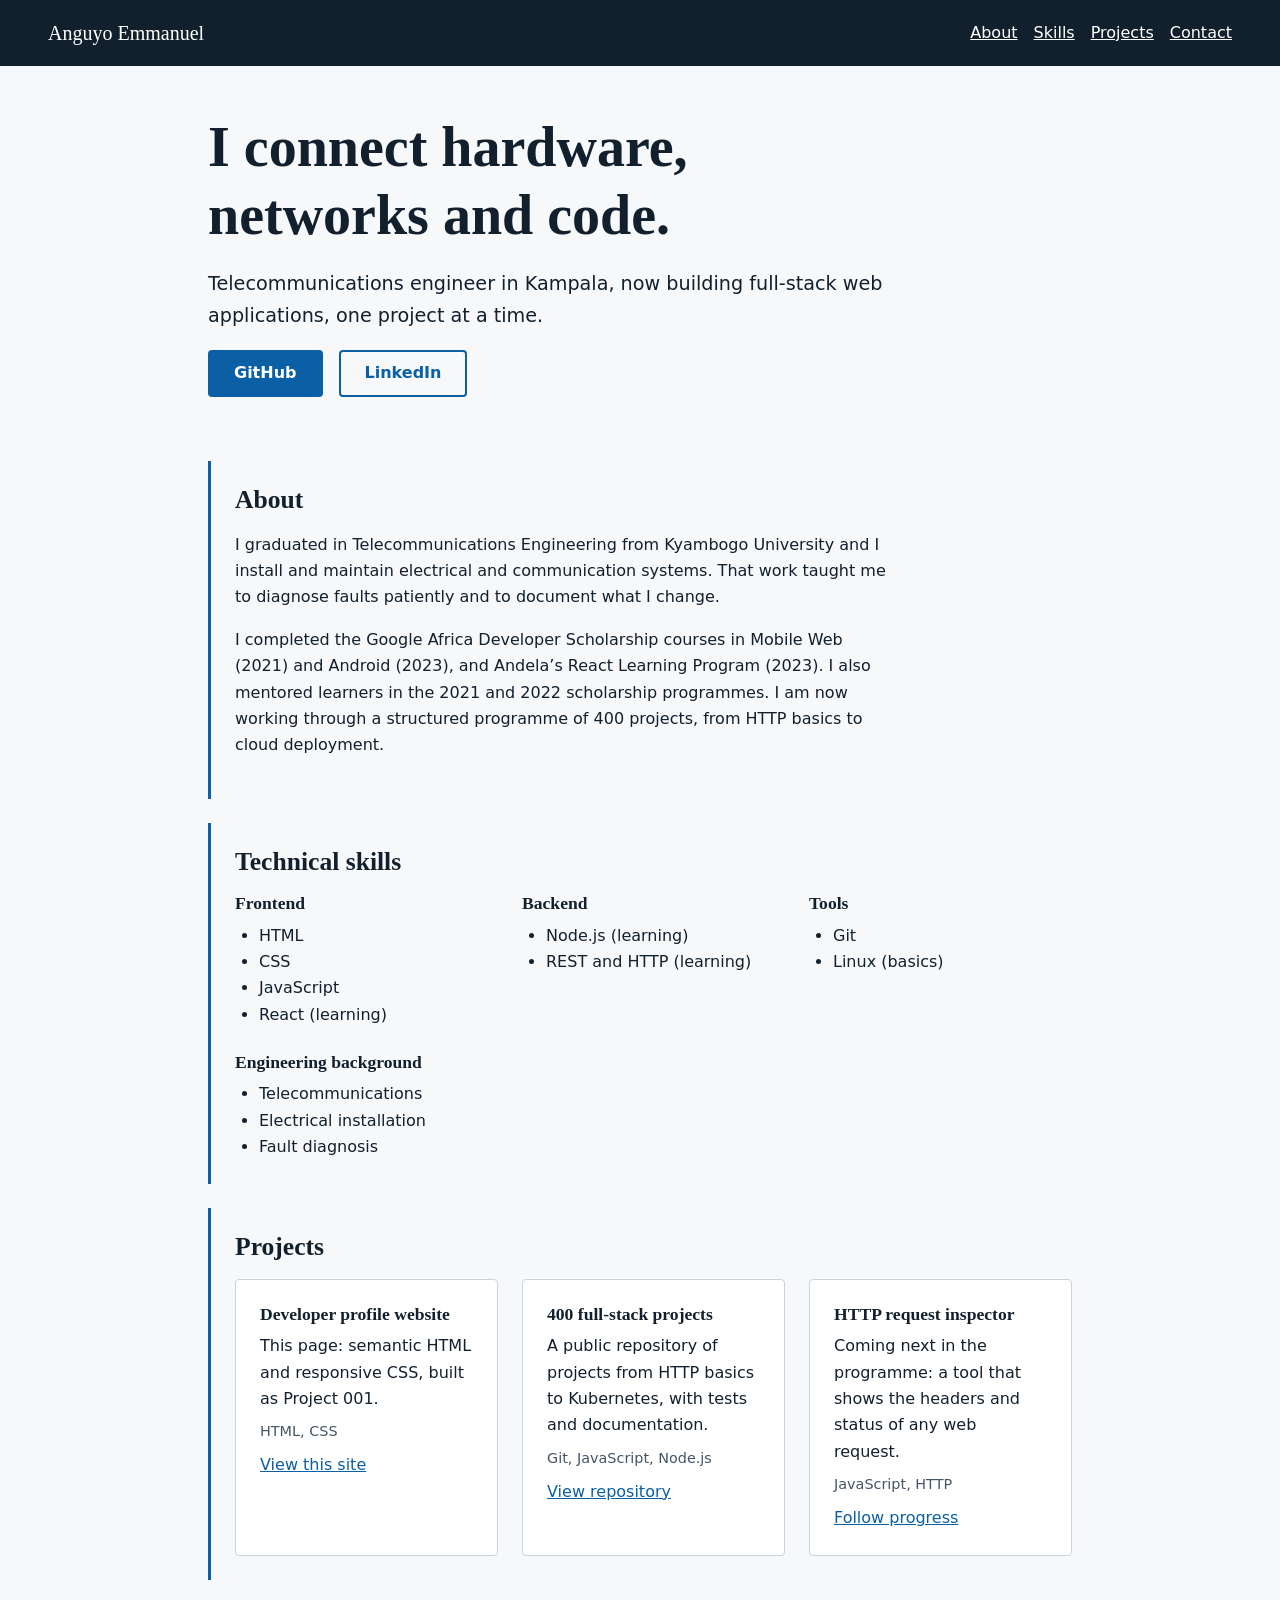
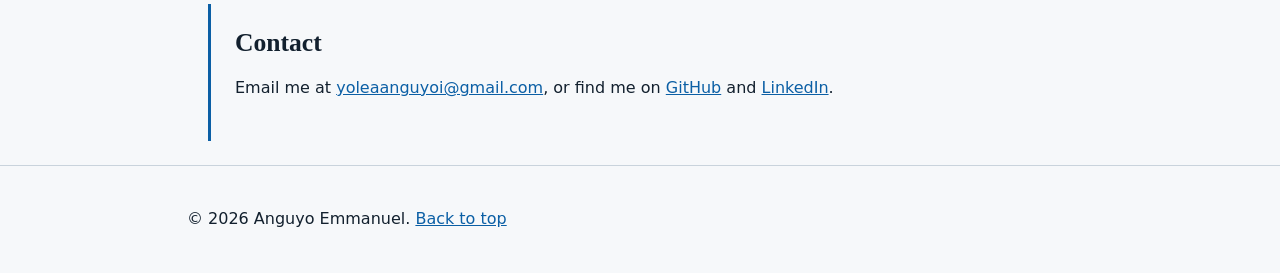
==== 01-web-foundations/project-001-developer-profile/index.html @ dfe52576 "Add programme structure and Project 001 starter" ====
<!DOCTYPE html>
<html lang="en">
<head>
  <meta charset="UTF-8">
  <meta name="viewport" content="width=device-width, initial-scale=1">
  <title>Anguyo Emmanuel | Telecom engineer learning full-stack development</title>
  <meta name="description" content="Profile of Anguyo Emmanuel, a telecommunications engineer in Kampala building a full-stack developer portfolio.">
  <link rel="stylesheet" href="css/styles.css">
</head>
<body id="top">
  <a class="skip-link" href="#main">Skip to content</a>

  <header class="site-header">
    <p class="brand">Anguyo Emmanuel</p>
    <nav aria-label="Main">
      <a href="#about">About</a>
      <a href="#skills">Skills</a>
      <a href="#projects">Projects</a>
      <a href="#contact">Contact</a>
    </nav>
  </header>

  <main id="main">
    <section class="intro" aria-labelledby="intro-title">
      <h1 id="intro-title">I connect hardware, networks and code.</h1>
      <p class="lead">Telecommunications engineer in Kampala, now building full-stack web applications, one project at a time.</p>
      <p class="links">
        <a class="button" href="https://github.com/">GitHub</a>
        <a class="button button-quiet" href="https://www.linkedin.com/">LinkedIn</a>
      </p>
    </section>

    <section id="about" aria-labelledby="about-title">
      <h2 id="about-title">About</h2>
      <p>I graduated in Telecommunications Engineering from Kyambogo University and I install and maintain electrical and communication systems. That work taught me to diagnose faults patiently and to document what I change.</p>
      <p>I completed the Google Africa Developer Scholarship courses in Mobile Web (2021) and Android (2023), and Andela’s React Learning Program (2023). I also mentored learners in the 2021 and 2022 scholarship programmes. I am now working through a structured programme of 400 projects, from HTTP basics to cloud deployment.</p>
    </section>

    <section id="skills" aria-labelledby="skills-title">
      <h2 id="skills-title">Technical skills</h2>
      <div class="skill-groups">
        <div>
          <h3>Frontend</h3>
          <ul><li>HTML</li><li>CSS</li><li>JavaScript</li><li>React (learning)</li></ul>
        </div>
        <div>
          <h3>Backend</h3>
          <ul><li>Node.js (learning)</li><li>REST and HTTP (learning)</li></ul>
        </div>
        <div>
          <h3>Tools</h3>
          <ul><li>Git</li><li>Linux (basics)</li></ul>
        </div>
        <div>
          <h3>Engineering background</h3>
          <ul><li>Telecommunications</li><li>Electrical installation</li><li>Fault diagnosis</li></ul>
        </div>
      </div>
    </section>

    <section id="projects" aria-labelledby="projects-title">
      <h2 id="projects-title">Projects</h2>
      <div class="cards">
        <article class="card">
          <h3>Developer profile website</h3>
          <p>This page: semantic HTML and responsive CSS, built as Project 001.</p>
          <p class="tags">HTML, CSS</p>
          <a href="#top">View this site</a>
        </article>
        <article class="card">
          <h3>400 full-stack projects</h3>
          <p>A public repository of projects from HTTP basics to Kubernetes, with tests and documentation.</p>
          <p class="tags">Git, JavaScript, Node.js</p>
          <a href="https://github.com/">View repository</a>
        </article>
        <article class="card">
          <h3>HTTP request inspector</h3>
          <p>Coming next in the programme: a tool that shows the headers and status of any web request.</p>
          <p class="tags">JavaScript, HTTP</p>
          <a href="https://github.com/">Follow progress</a>
        </article>
      </div>
    </section>

    <section id="contact" aria-labelledby="contact-title">
      <h2 id="contact-title">Contact</h2>
      <p>Email me at <a href="mailto:yoleaanguyoi@gmail.com">yoleaanguyoi@gmail.com</a>, or find me on <a href="https://github.com/">GitHub</a> and <a href="https://www.linkedin.com/">LinkedIn</a>.</p>
    </section>
  </main>

  <footer class="site-footer">
    <p>&copy; 2026 Anguyo Emmanuel. <a href="#top">Back to top</a></p>
  </footer>
</body>
</html>
---- 01-web-foundations/project-001-developer-profile/css/styles.css ----
/* Project 001: developer profile. Mobile-first; one media query adds the wide layout. */
:root {
  --ink: #12202e;
  --paper: #f6f8fa;
  --surface: #ffffff;
  --signal: #0b5fa5;      /* links, trace line: about 6:1 on paper */
  --line: #c9d3dc;
  --space-1: 4px;
  --space-2: 8px;
  --space-3: 16px;
  --space-4: 24px;
  --space-5: 48px;
  --font-body: system-ui, -apple-system, "Segoe UI", Roboto, Arial, sans-serif;
  --font-head: "Iowan Old Style", Georgia, "Times New Roman", serif;
}

*, *::before, *::after { box-sizing: border-box; }

body {
  margin: 0;
  font-family: var(--font-body);
  color: var(--ink);
  background: var(--paper);
  line-height: 1.65;
}

a { color: var(--signal); }
a:focus-visible { outline: 3px solid var(--signal); outline-offset: 3px; }

.skip-link { position: absolute; left: -999px; top: var(--space-2); }
.skip-link:focus { left: var(--space-3); background: var(--surface); padding: var(--space-2) var(--space-3); z-index: 10; }

/* Header: brand and navigation wrap onto two lines on phones */
.site-header {
  display: flex;
  flex-wrap: wrap;
  align-items: center;
  justify-content: space-between;
  gap: var(--space-2) var(--space-4);
  padding: var(--space-3);
  background: var(--ink);
}
.brand { margin: 0; font-family: var(--font-head); font-size: 1.25rem; color: #fff; }
.site-header nav { display: flex; flex-wrap: wrap; gap: var(--space-3); }
.site-header nav a { color: #fff; padding: var(--space-1) 0; }
.site-header a:focus-visible { outline-color: #fff; }

main { max-width: 56rem; margin: 0 auto; padding: 0 var(--space-3); }

/* Sections carry a thin "trace" line on the left, like a cable run on a plan */
main > section { padding: var(--space-4) 0 var(--space-4) var(--space-3); border-left: 3px solid var(--signal); margin: var(--space-4) 0; }
main > section.intro { border-left: 0; padding-left: 0; padding-top: var(--space-5); margin-top: 0; }

h1, h2, h3 { font-family: var(--font-head); line-height: 1.2; }
h1 { font-size: clamp(2rem, 7vw, 3.5rem); margin: 0 0 var(--space-3); max-width: 18ch; }
h2 { font-size: 1.6rem; margin: 0 0 var(--space-3); }
h3 { font-size: 1.1rem; margin: 0 0 var(--space-2); }
p { max-width: 65ch; }
.lead { font-size: 1.2rem; }

.links { display: flex; flex-wrap: wrap; gap: var(--space-3); }
.button {
  display: inline-block;
  padding: var(--space-2) var(--space-4);
  border: 2px solid var(--signal);
  background: var(--signal);
  color: #fff;
  text-decoration: none;
  font-weight: 600;
  border-radius: 4px;
}
.button-quiet { background: transparent; color: var(--signal); }

/* Skills: Grid with auto-fit columns, no media query needed */
.skill-groups { display: grid; grid-template-columns: repeat(auto-fit, minmax(13rem, 1fr)); gap: var(--space-4); }
.skill-groups ul { margin: 0; padding-left: var(--space-4); }

/* Project cards */
.cards { display: grid; grid-template-columns: 1fr; gap: var(--space-4); }
.card { background: var(--surface); border: 1px solid var(--line); border-radius: 4px; padding: var(--space-4); }
.card p { margin: 0 0 var(--space-2); }
.tags { color: #445566; font-size: 0.9rem; }

.site-footer { padding: var(--space-4) var(--space-3); border-top: 1px solid var(--line); text-align: center; }

/* Wide layout */
@media (min-width: 768px) {
  .site-header { padding: var(--space-3) var(--space-5); }
  main > section { padding-left: var(--space-4); }
  .cards { grid-template-columns: repeat(3, 1fr); }
}
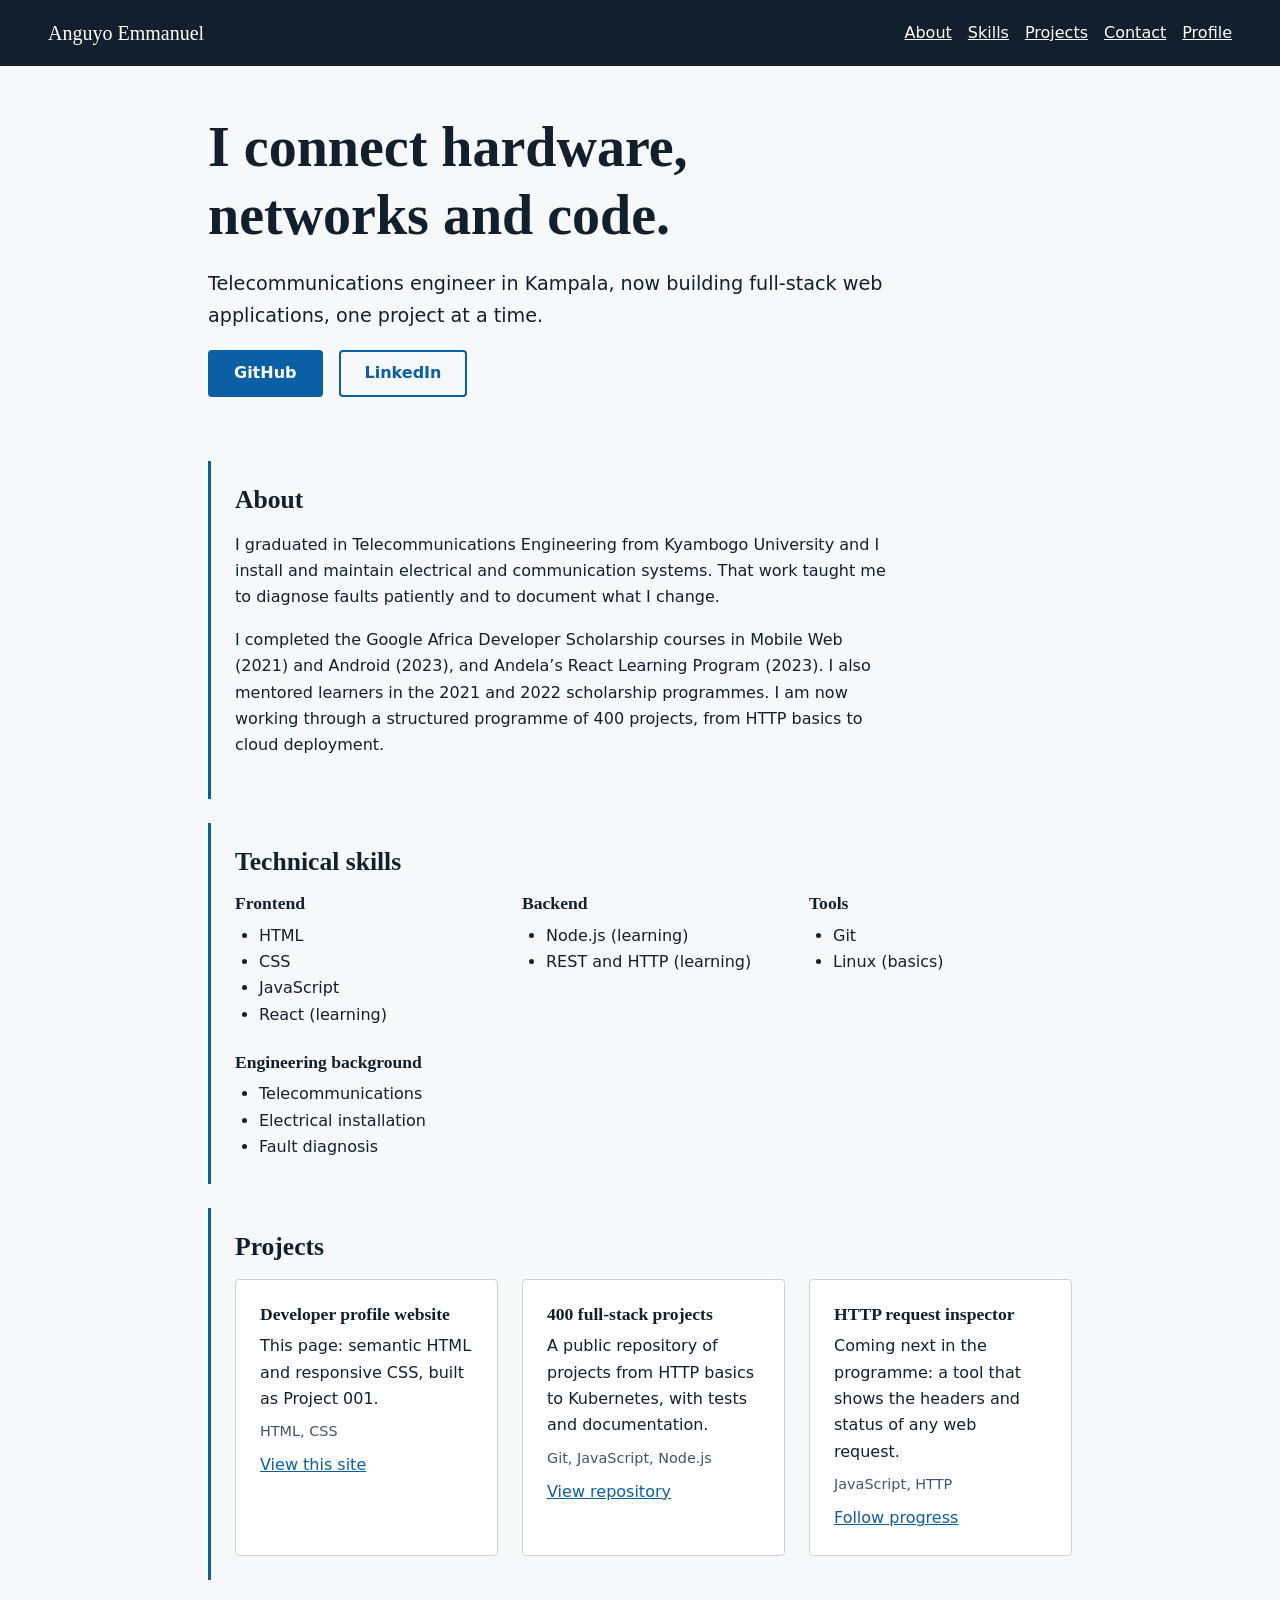
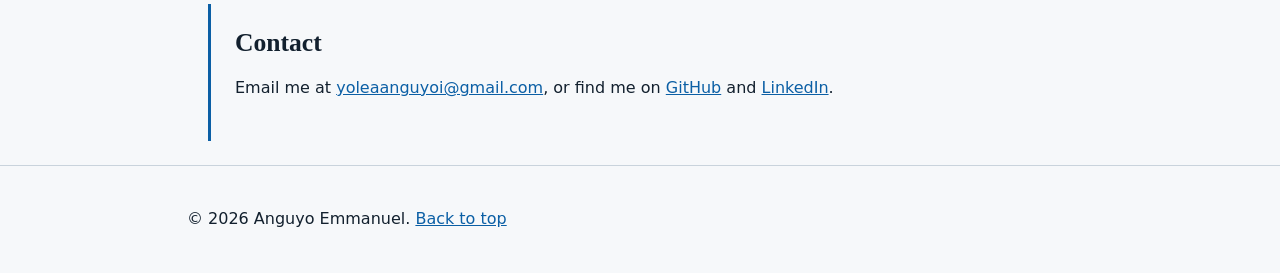
==== commit 6a63b915: "Link Project 001 and Project 002 pages" ====
--- a/01-web-foundations/project-001-developer-profile/index.html
+++ b/01-web-foundations/project-001-developer-profile/index.html
@@ -17,6 +17,7 @@
       <a href="#skills">Skills</a>
       <a href="#projects">Projects</a>
       <a href="#contact">Contact</a>
+      <a href="../project-002-profile-page/">Profile</a>
     </nav>
   </header>
 
@@ -25,8 +26,8 @@
       <h1 id="intro-title">I connect hardware, networks and code.</h1>
       <p class="lead">Telecommunications engineer in Kampala, now building full-stack web applications, one project at a time.</p>
       <p class="links">
-        <a class="button" href="https://github.com/">GitHub</a>
-        <a class="button button-quiet" href="https://www.linkedin.com/">LinkedIn</a>
+        <a class="button" href="https://github.com/Yoleaa">GitHub</a>
+        <a class="button button-quiet" href="https://www.linkedin.com/in/anguyo-emmanuel-44457768/">LinkedIn</a>
       </p>
     </section>
 
@@ -71,20 +72,20 @@
           <h3>400 full-stack projects</h3>
           <p>A public repository of projects from HTTP basics to Kubernetes, with tests and documentation.</p>
           <p class="tags">Git, JavaScript, Node.js</p>
-          <a href="https://github.com/">View repository</a>
+          <a href="https://github.com/Yoleaa/fullstack-engineering-projects">View repository</a>
         </article>
         <article class="card">
           <h3>HTTP request inspector</h3>
           <p>Coming next in the programme: a tool that shows the headers and status of any web request.</p>
           <p class="tags">JavaScript, HTTP</p>
-          <a href="https://github.com/">Follow progress</a>
+          <a href="https://github.com/Yoleaa/fullstack-engineering-projects">Follow progress</a>
         </article>
       </div>
     </section>
 
     <section id="contact" aria-labelledby="contact-title">
       <h2 id="contact-title">Contact</h2>
-      <p>Email me at <a href="mailto:yoleaanguyoi@gmail.com">yoleaanguyoi@gmail.com</a>, or find me on <a href="https://github.com/">GitHub</a> and <a href="https://www.linkedin.com/">LinkedIn</a>.</p>
+      <p>Email me at <a href="mailto:yoleaanguyoi@gmail.com">yoleaanguyoi@gmail.com</a>, or find me on <a href="https://github.com/Yoleaa">GitHub</a> and <a href="https://www.linkedin.com/in/anguyo-emmanuel-44457768/">LinkedIn</a>.</p>
     </section>
   </main>
 
